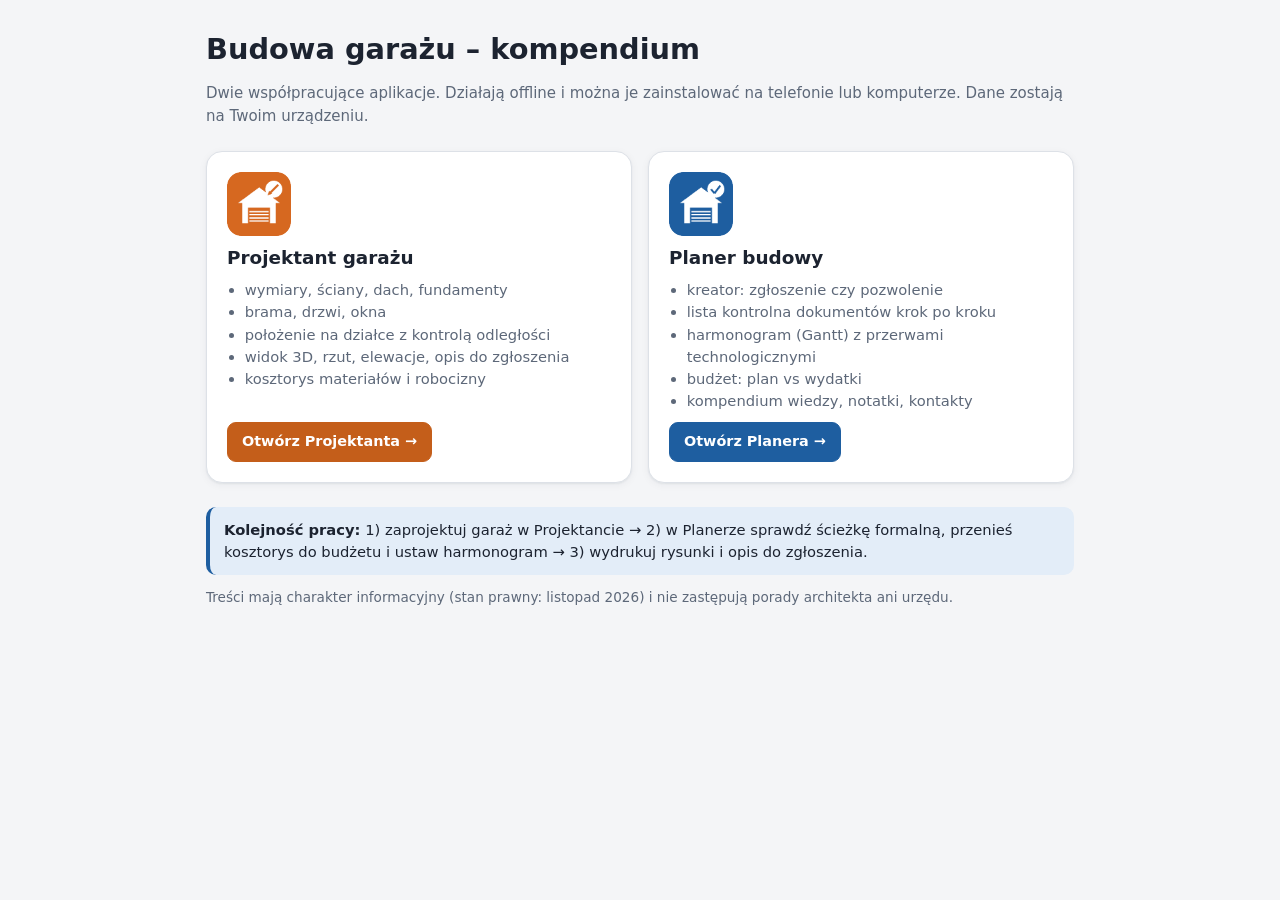
==== index.html @ 9a09a93f "Garaż – kompendium: Planer i Projektant (PWA) Co-Authored-By: Claude Opus 5.5 <noreply@anthropic.com" ====
<!doctype html>
<html lang="pl">
<head>
  <meta charset="utf-8">
  <meta name="viewport" content="width=device-width, initial-scale=1, viewport-fit=cover">
  <title>Garaż – kompendium budowy</title>
  <meta name="description" content="Dwie aplikacje PWA: Planer budowy garażu i Projektant garażu.">
  <meta name="theme-color" content="#2e4057">
  <link rel="icon" type="image/png" href="shared/icons/favicon-64.png">
  <link rel="stylesheet" href="shared/style.css">
  <style>
    .wrap { max-width: 900px; margin: 0 auto; padding: 32px 16px 48px; }
    .apps { display: grid; gap: 16px; grid-template-columns: 1fr; margin: 24px 0; }
    @media (min-width: 700px) { .apps { grid-template-columns: 1fr 1fr; } }
    .app { display: flex; flex-direction: column; gap: 10px; padding: 20px; border-radius: 16px; border: 1px solid var(--border); background: var(--surface); box-shadow: var(--shadow); text-decoration: none; color: var(--text); }
    .app:hover { border-color: var(--accent); }
    .app img { width: 64px; height: 64px; border-radius: 14px; }
    .app h2 { margin: 0; }
    .app ul { margin: 0; padding-left: 1.2em; color: var(--muted); font-size: .92rem; }
    .app .btn { align-self: flex-start; margin-top: auto; }
    .app.p2 { --accent: #c45e1a; }
  </style>
</head>
<body>
  <div class="wrap">
    <h1 style="font-size:1.8rem">Budowa garażu – kompendium</h1>
    <p class="muted">Dwie współpracujące aplikacje. Działają offline i można je zainstalować na telefonie lub komputerze. Dane zostają na Twoim urządzeniu.</p>
    <div class="apps">
      <a class="app" href="projektant/">
        <img src="shared/icons/projektant-192.png" alt="">
        <h2>Projektant garażu</h2>
        <ul><li>wymiary, ściany, dach, fundamenty</li><li>brama, drzwi, okna</li><li>położenie na działce z kontrolą odległości</li><li>widok 3D, rzut, elewacje, opis do zgłoszenia</li><li>kosztorys materiałów i robocizny</li></ul>
        <span class="btn primary" style="background:#c45e1a;border-color:#c45e1a;color:#fff">Otwórz Projektanta →</span>
      </a>
      <a class="app" href="planer/">
        <img src="shared/icons/planer-192.png" alt="">
        <h2>Planer budowy</h2>
        <ul><li>kreator: zgłoszenie czy pozwolenie</li><li>lista kontrolna dokumentów krok po kroku</li><li>harmonogram (Gantt) z przerwami technologicznymi</li><li>budżet: plan vs wydatki</li><li>kompendium wiedzy, notatki, kontakty</li></ul>
        <span class="btn primary" style="background:#1e5ea0;border-color:#1e5ea0;color:#fff">Otwórz Planera →</span>
      </a>
    </div>
    <div class="callout"><b>Kolejność pracy:</b> 1) zaprojektuj garaż w Projektancie → 2) w Planerze sprawdź ścieżkę formalną, przenieś kosztorys do budżetu i ustaw harmonogram → 3) wydrukuj rysunki i opis do zgłoszenia.</div>
    <p class="muted" style="font-size:.85rem">Treści mają charakter informacyjny (stan prawny: listopad 2026) i nie zastępują porady architekta ani urzędu.</p>
  </div>
</body>
</html>
---- shared/style.css ----
/* Garaż – wspólne style dla Planera i Projektanta */
:root {
  --bg: #f4f5f7;
  --surface: #ffffff;
  --surface-2: #f0f2f5;
  --text: #1c2330;
  --muted: #5d6879;
  --border: #dde1e7;
  --accent: #1e5ea0;
  --accent-ink: #ffffff;
  --accent-soft: #e3edf8;
  --ok: #1d7a46;
  --ok-soft: #e1f3e8;
  --warn: #9a6200;
  --warn-soft: #fdf1d8;
  --bad: #b3261e;
  --bad-soft: #fbe4e2;
  --shadow: 0 1px 2px rgba(20, 30, 50, .06), 0 2px 8px rgba(20, 30, 50, .05);
  --radius: 12px;
  --nav-h: 64px;
  --font: system-ui, -apple-system, "Segoe UI", Roboto, "Noto Sans", Ubuntu, sans-serif;
  color-scheme: light;
}
body.app-projektant { --accent: #c45e1a; --accent-soft: #fbeadf; }

@media (prefers-color-scheme: dark) {
  :root:not([data-theme="light"]) {
    --bg: #12161d; --surface: #1b212b; --surface-2: #232b37; --text: #e6e9ef; --muted: #9aa5b5;
    --border: #2e3846; --accent: #5aa0e6; --accent-ink: #0d1520; --accent-soft: #1d3046;
    --ok: #5cc98a; --ok-soft: #173325; --warn: #e8b04a; --warn-soft: #3a2d12; --bad: #f08079; --bad-soft: #3d1d1b;
    --shadow: 0 1px 2px rgba(0,0,0,.4); color-scheme: dark;
  }
  :root:not([data-theme="light"]) body.app-projektant { --accent: #ef9a5c; --accent-soft: #3a2616; }
}
:root[data-theme="dark"] {
  --bg: #12161d; --surface: #1b212b; --surface-2: #232b37; --text: #e6e9ef; --muted: #9aa5b5;
  --border: #2e3846; --accent: #5aa0e6; --accent-ink: #0d1520; --accent-soft: #1d3046;
  --ok: #5cc98a; --ok-soft: #173325; --warn: #e8b04a; --warn-soft: #3a2d12; --bad: #f08079; --bad-soft: #3d1d1b;
  --shadow: 0 1px 2px rgba(0,0,0,.4); color-scheme: dark;
}
:root[data-theme="dark"] body.app-projektant { --accent: #ef9a5c; --accent-soft: #3a2616; }

* { box-sizing: border-box; }
html, body { margin: 0; padding: 0; }
body {
  background: var(--bg); color: var(--text); font-family: var(--font);
  font-size: 15px; line-height: 1.5; -webkit-text-size-adjust: 100%;
  min-height: 100vh;
}
h1, h2, h3, h4 { line-height: 1.25; margin: 0 0 .5em; }
h1 { font-size: 1.35rem; }
h2 { font-size: 1.15rem; }
h3 { font-size: 1rem; }
p { margin: 0 0 .75em; }
a { color: var(--accent); }
small, .muted { color: var(--muted); }
code { background: var(--surface-2); padding: 1px 5px; border-radius: 5px; font-size: .9em; }

/* ---------- Layout ---------- */
.topbar {
  position: sticky; top: 0; z-index: 20;
  display: flex; align-items: center; gap: 10px;
  padding: 10px 16px; padding-top: max(10px, env(safe-area-inset-top));
  background: var(--surface); border-bottom: 1px solid var(--border);
}
.topbar img { width: 32px; height: 32px; border-radius: 8px; }
.topbar .title { font-weight: 700; font-size: 1.05rem; flex: 1; min-width: 0; white-space: nowrap; overflow: hidden; text-overflow: ellipsis; }
.topbar .title small { display: block; font-weight: 400; font-size: .78rem; }

.layout { display: flex; min-height: calc(100vh - 57px); }
.sidenav { display: none; }
main {
  flex: 1; min-width: 0; padding: 16px;
  padding-bottom: calc(var(--nav-h) + 24px + env(safe-area-inset-bottom));
  max-width: 1200px; margin: 0 auto; width: 100%;
}
.tabbar {
  position: fixed; left: 0; right: 0; bottom: 0; z-index: 30;
  display: flex; background: var(--surface); border-top: 1px solid var(--border);
  padding-bottom: env(safe-area-inset-bottom); overflow-x: auto;
  scrollbar-width: none;
}
.tabbar::-webkit-scrollbar { display: none; }
.tabbar button, .sidenav button {
  flex: 1 0 auto; min-width: 64px; height: var(--nav-h);
  display: flex; flex-direction: column; align-items: center; justify-content: center; gap: 2px;
  border: 0; background: none; color: var(--muted); font: inherit; font-size: .7rem; cursor: pointer;
  padding: 4px 6px;
}
.tabbar button svg, .sidenav button svg { width: 22px; height: 22px; }
.tabbar button[aria-current="page"], .sidenav button[aria-current="page"] { color: var(--accent); font-weight: 600; }

@media (min-width: 900px) {
  .tabbar { display: none; }
  .sidenav {
    display: flex; flex-direction: column; gap: 2px; width: 210px; flex-shrink: 0;
    padding: 12px 8px; border-right: 1px solid var(--border); background: var(--surface);
    position: sticky; top: 57px; height: calc(100vh - 57px); overflow-y: auto;
  }
  .sidenav button {
    flex-direction: row; justify-content: flex-start; height: 42px; gap: 10px; padding: 0 12px;
    font-size: .9rem; border-radius: 9px; flex: 0 0 auto;
  }
  .sidenav button[aria-current="page"] { background: var(--accent-soft); }
  .sidenav .sep { height: 1px; background: var(--border); margin: 8px 4px; }
  main { padding: 24px; padding-bottom: 40px; }
}

/* ---------- Components ---------- */
.card {
  background: var(--surface); border: 1px solid var(--border); border-radius: var(--radius);
  padding: 16px; box-shadow: var(--shadow); margin-bottom: 16px;
}
.card > h2:first-child, .card > h3:first-child { margin-top: 0; }
.card-head { display: flex; align-items: center; gap: 8px; justify-content: space-between; flex-wrap: wrap; margin-bottom: 10px; }
.card-head h2, .card-head h3 { margin: 0; }
.grid { display: grid; gap: 16px; }
.grid-2 { grid-template-columns: 1fr; }
.grid-3 { grid-template-columns: 1fr; }
.grid-4 { grid-template-columns: repeat(2, 1fr); }
@media (min-width: 700px) {
  .grid-2 { grid-template-columns: 1fr 1fr; }
  .grid-3 { grid-template-columns: repeat(3, 1fr); }
  .grid-4 { grid-template-columns: repeat(4, 1fr); }
}
.grid > .card { margin-bottom: 0; }
.stack > * + * { margin-top: 12px; }
.row { display: flex; gap: 8px; align-items: center; flex-wrap: wrap; }
.spacer { flex: 1; }

.stat { background: var(--surface); border: 1px solid var(--border); border-radius: var(--radius); padding: 12px 14px; box-shadow: var(--shadow); }
.stat .label { font-size: .78rem; color: var(--muted); }
.stat .value { font-size: 1.35rem; font-weight: 700; font-variant-numeric: tabular-nums; }
.stat .sub { font-size: .78rem; color: var(--muted); }

.btn {
  display: inline-flex; align-items: center; justify-content: center; gap: 6px;
  min-height: 40px; padding: 8px 14px; border-radius: 9px; border: 1px solid var(--border);
  background: var(--surface); color: var(--text); font: inherit; font-weight: 600; font-size: .9rem;
  cursor: pointer; text-decoration: none; white-space: nowrap;
}
.btn:hover { border-color: var(--accent); }
.btn.primary { background: var(--accent); color: var(--accent-ink); border-color: var(--accent); }
.btn.danger { color: var(--bad); }
.btn.small { min-height: 32px; padding: 4px 10px; font-size: .82rem; }
.btn.icon { padding: 6px; min-width: 36px; min-height: 36px; }
.btn svg { width: 18px; height: 18px; }
.iconbtn { border: 0; background: none; color: var(--muted); cursor: pointer; padding: 6px; border-radius: 8px; display: inline-flex; }
.iconbtn:hover { background: var(--surface-2); color: var(--text); }
.iconbtn svg { width: 18px; height: 18px; }

label.field { display: flex; flex-direction: column; gap: 4px; font-size: .82rem; color: var(--muted); font-weight: 600; }
label.field > span.hint { font-weight: 400; font-size: .75rem; }
input, select, textarea {
  font: inherit; font-size: 16px; color: var(--text); background: var(--surface);
  border: 1px solid var(--border); border-radius: 8px; padding: 8px 10px; min-height: 40px; width: 100%;
}
input:focus, select:focus, textarea:focus { outline: 2px solid var(--accent); outline-offset: -1px; border-color: transparent; }
input[type="checkbox"], input[type="radio"] { width: 20px; height: 20px; min-height: 0; accent-color: var(--accent); flex-shrink: 0; }
input[type="range"] { padding: 0; accent-color: var(--accent); }
textarea { min-height: 80px; resize: vertical; }
.form-grid { display: grid; gap: 12px; grid-template-columns: repeat(2, minmax(0, 1fr)); }
.form-grid .full { grid-column: 1 / -1; }
@media (min-width: 700px) { .form-grid.cols-3 { grid-template-columns: repeat(3, minmax(0, 1fr)); } .form-grid.cols-4 { grid-template-columns: repeat(4, minmax(0, 1fr)); } }
.check { display: flex; gap: 10px; align-items: flex-start; font-size: .92rem; cursor: pointer; }
.check input { margin-top: 2px; }

.badge { display: inline-flex; align-items: center; gap: 4px; padding: 2px 9px; border-radius: 99px; font-size: .75rem; font-weight: 700; background: var(--surface-2); color: var(--muted); white-space: nowrap; }
.badge.ok { background: var(--ok-soft); color: var(--ok); }
.badge.warn { background: var(--warn-soft); color: var(--warn); }
.badge.bad { background: var(--bad-soft); color: var(--bad); }
.badge.accent { background: var(--accent-soft); color: var(--accent); }

.callout { border-radius: 10px; padding: 12px 14px; background: var(--accent-soft); border-left: 4px solid var(--accent); margin: 12px 0; font-size: .92rem; }
.callout.ok { background: var(--ok-soft); border-color: var(--ok); }
.callout.warn { background: var(--warn-soft); border-color: var(--warn); }
.callout.bad { background: var(--bad-soft); border-color: var(--bad); }
.callout > :last-child { margin-bottom: 0; }

.progress { height: 8px; background: var(--surface-2); border-radius: 99px; overflow: hidden; }
.progress > i { display: block; height: 100%; background: var(--accent); border-radius: 99px; transition: width .3s; }

table { width: 100%; border-collapse: collapse; font-size: .9rem; }
th, td { text-align: left; padding: 8px 6px; border-bottom: 1px solid var(--border); vertical-align: top; }
th { font-size: .75rem; color: var(--muted); text-transform: uppercase; letter-spacing: .03em; }
td.num, th.num { text-align: right; font-variant-numeric: tabular-nums; white-space: nowrap; }
tfoot td { font-weight: 700; border-bottom: 0; }
.table-wrap { overflow-x: auto; margin: 0 -4px; padding: 0 4px; }

.list { list-style: none; margin: 0; padding: 0; }
.list > li { padding: 10px 0; border-bottom: 1px solid var(--border); }
.list > li:last-child { border-bottom: 0; }

details.acc { border: 1px solid var(--border); border-radius: 10px; background: var(--surface); margin-bottom: 8px; }
details.acc > summary { cursor: pointer; padding: 12px 14px; font-weight: 600; list-style: none; display: flex; gap: 8px; align-items: center; }
details.acc > summary::-webkit-details-marker { display: none; }
details.acc > summary::after { content: "›"; margin-left: auto; transform: rotate(90deg); transition: transform .2s; color: var(--muted); font-size: 1.2rem; }
details.acc[open] > summary::after { transform: rotate(-90deg); }
details.acc > .body { padding: 0 14px 14px; }

.seg { display: inline-flex; background: var(--surface-2); border-radius: 10px; padding: 3px; gap: 2px; flex-wrap: wrap; }
.seg button { border: 0; background: none; padding: 6px 12px; border-radius: 8px; font: inherit; font-size: .85rem; font-weight: 600; color: var(--muted); cursor: pointer; min-height: 34px; }
.seg button[aria-pressed="true"] { background: var(--surface); color: var(--text); box-shadow: var(--shadow); }

.empty { text-align: center; color: var(--muted); padding: 24px 8px; }
.toast {
  position: fixed; left: 50%; bottom: calc(var(--nav-h) + 16px + env(safe-area-inset-bottom)); transform: translateX(-50%);
  background: var(--text); color: var(--bg); padding: 10px 16px; border-radius: 10px; font-size: .9rem; z-index: 100;
  box-shadow: 0 4px 16px rgba(0,0,0,.2); opacity: 0; pointer-events: none; transition: opacity .2s; max-width: calc(100% - 32px);
}
.toast.show { opacity: 1; }
@media (min-width: 900px) { .toast { bottom: 24px; } }

dialog {
  border: 1px solid var(--border); border-radius: 14px; padding: 0; background: var(--surface); color: var(--text);
  width: min(560px, calc(100% - 24px)); max-height: calc(100vh - 48px); box-shadow: 0 10px 40px rgba(0,0,0,.3);
}
dialog::backdrop { background: rgba(10, 15, 25, .5); }
dialog .dlg-body { padding: 18px; overflow-y: auto; max-height: calc(100vh - 140px); }
dialog .dlg-foot { display: flex; gap: 8px; justify-content: flex-end; padding: 12px 18px; border-top: 1px solid var(--border); }

.article h2 { margin-top: 1.2em; }
.article h3 { margin-top: 1em; }
.article ul, .article ol { padding-left: 1.3em; margin: 0 0 .75em; }
.article li { margin-bottom: .3em; }
.article table { margin: 8px 0 12px; }

.kv { display: grid; grid-template-columns: auto 1fr; gap: 4px 14px; font-size: .9rem; }
.kv dt { color: var(--muted); }
.kv dd { margin: 0; font-weight: 600; font-variant-numeric: tabular-nums; text-align: right; }

.hide-print {}
@media print {
  :root, :root[data-theme] { --bg:#fff; --surface:#fff; --surface-2:#f1f1f1; --text:#000; --muted:#555; --border:#bbb; --accent-soft:#fdeee3; color-scheme: light; }
  .topbar, .tabbar, .sidenav, .hide-print, .toast { display: none !important; }
  body { background: #fff; color: #000; font-size: 11pt; }
  main { padding: 0; max-width: none; }
  .card { box-shadow: none; border: 1px solid #bbb; break-inside: avoid; }
}
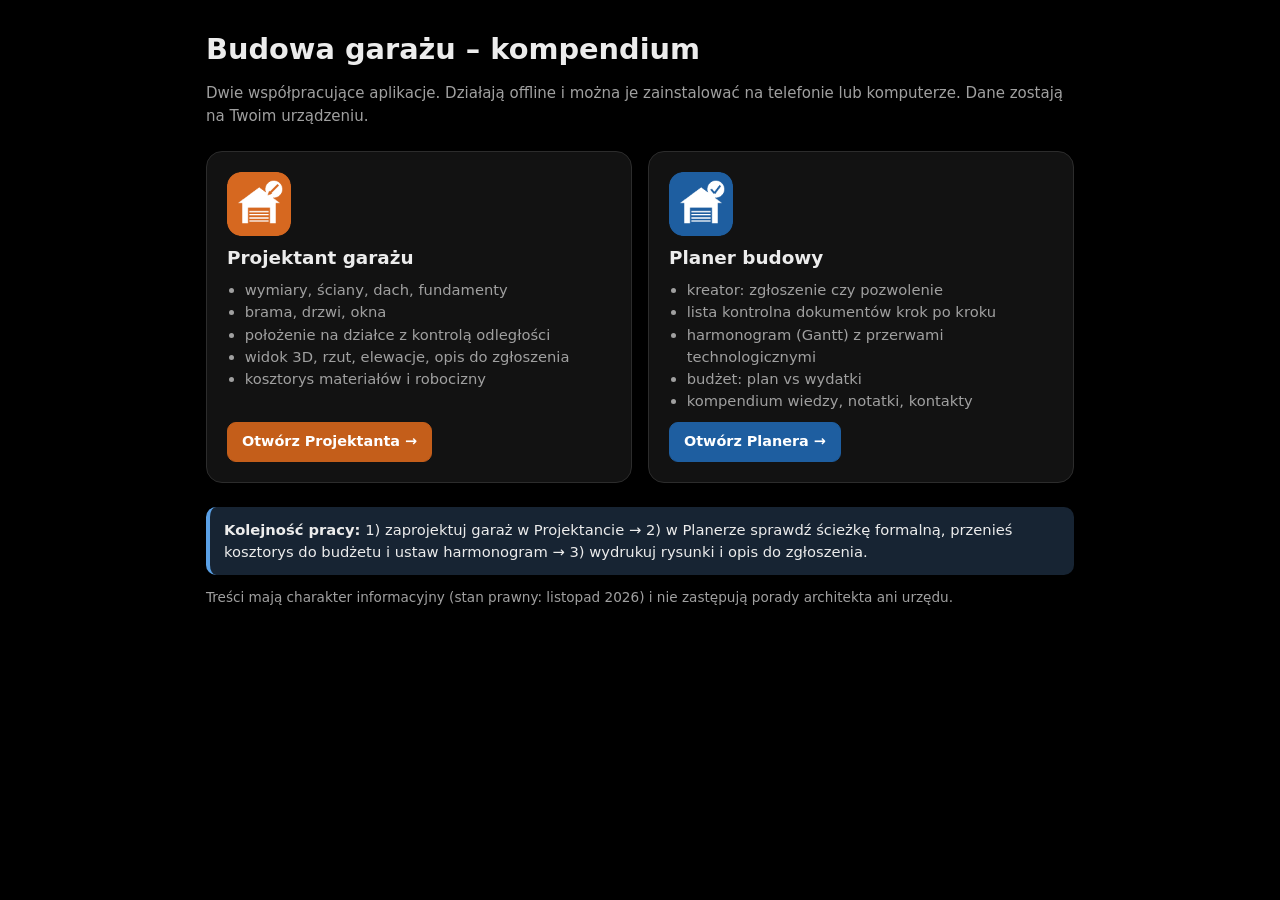
==== commit d2ff9241: "Czarny motyw domyślnie wszędzie (strona główna, Planer, Projektant) Co-Authored-By: Claude Opus 5.5 " ====
--- a/index.html
+++ b/index.html
@@ -5,7 +5,7 @@
   <meta name="viewport" content="width=device-width, initial-scale=1, viewport-fit=cover">
   <title>Garaż – kompendium budowy</title>
   <meta name="description" content="Dwie aplikacje PWA: Planer budowy garażu i Projektant garażu.">
-  <meta name="theme-color" content="#2e4057">
+  <meta name="theme-color" content="#000000" data-light="#2e4057">
   <link rel="icon" type="image/png" href="shared/icons/favicon-64.png">
   <link rel="stylesheet" href="shared/style.css">
   <style>
--- a/shared/style.css
+++ b/shared/style.css
@@ -1,44 +1,25 @@
 /* Garaż – wspólne style dla Planera i Projektanta */
 :root {
-  --bg: #f4f5f7;
-  --surface: #ffffff;
-  --surface-2: #f0f2f5;
-  --text: #1c2330;
-  --muted: #5d6879;
-  --border: #dde1e7;
-  --accent: #1e5ea0;
-  --accent-ink: #ffffff;
-  --accent-soft: #e3edf8;
-  --ok: #1d7a46;
-  --ok-soft: #e1f3e8;
-  --warn: #9a6200;
-  --warn-soft: #fdf1d8;
-  --bad: #b3261e;
-  --bad-soft: #fbe4e2;
-  --shadow: 0 1px 2px rgba(20, 30, 50, .06), 0 2px 8px rgba(20, 30, 50, .05);
+  /* Domyślnie czarny motyw; jasny tylko po wybraniu przyciskiem motywu */
+  --bg: #000000; --surface: #121212; --surface-2: #1e1e1e; --text: #ececec; --muted: #a0a0a0;
+  --border: #2c2c2c; --accent: #5aa0e6; --accent-ink: #000000; --accent-soft: #172433;
+  --ok: #5cc98a; --ok-soft: #173325; --warn: #e8b04a; --warn-soft: #3a2d12; --bad: #f08079; --bad-soft: #3d1d1b;
+  --shadow: 0 1px 2px rgba(0,0,0,.4);
   --radius: 12px;
   --nav-h: 64px;
   --font: system-ui, -apple-system, "Segoe UI", Roboto, "Noto Sans", Ubuntu, sans-serif;
+  color-scheme: dark;
+}
+body.app-projektant { --accent: #ef9a5c; --accent-soft: #3a2616; }
+
+:root[data-theme="light"] {
+  --bg: #f4f5f7; --surface: #ffffff; --surface-2: #f0f2f5; --text: #1c2330; --muted: #5d6879;
+  --border: #dde1e7; --accent: #1e5ea0; --accent-ink: #ffffff; --accent-soft: #e3edf8;
+  --ok: #1d7a46; --ok-soft: #e1f3e8; --warn: #9a6200; --warn-soft: #fdf1d8; --bad: #b3261e; --bad-soft: #fbe4e2;
+  --shadow: 0 1px 2px rgba(20, 30, 50, .06), 0 2px 8px rgba(20, 30, 50, .05);
   color-scheme: light;
 }
-body.app-projektant { --accent: #c45e1a; --accent-soft: #fbeadf; }
-
-@media (prefers-color-scheme: dark) {
-  :root:not([data-theme="light"]) {
-    --bg: #12161d; --surface: #1b212b; --surface-2: #232b37; --text: #e6e9ef; --muted: #9aa5b5;
-    --border: #2e3846; --accent: #5aa0e6; --accent-ink: #0d1520; --accent-soft: #1d3046;
-    --ok: #5cc98a; --ok-soft: #173325; --warn: #e8b04a; --warn-soft: #3a2d12; --bad: #f08079; --bad-soft: #3d1d1b;
-    --shadow: 0 1px 2px rgba(0,0,0,.4); color-scheme: dark;
-  }
-  :root:not([data-theme="light"]) body.app-projektant { --accent: #ef9a5c; --accent-soft: #3a2616; }
-}
-:root[data-theme="dark"] {
-  --bg: #12161d; --surface: #1b212b; --surface-2: #232b37; --text: #e6e9ef; --muted: #9aa5b5;
-  --border: #2e3846; --accent: #5aa0e6; --accent-ink: #0d1520; --accent-soft: #1d3046;
-  --ok: #5cc98a; --ok-soft: #173325; --warn: #e8b04a; --warn-soft: #3a2d12; --bad: #f08079; --bad-soft: #3d1d1b;
-  --shadow: 0 1px 2px rgba(0,0,0,.4); color-scheme: dark;
-}
-:root[data-theme="dark"] body.app-projektant { --accent: #ef9a5c; --accent-soft: #3a2616; }
+:root[data-theme="light"] body.app-projektant { --accent: #c45e1a; --accent-soft: #fbeadf; }
 
 * { box-sizing: border-box; }
 html, body { margin: 0; padding: 0; }
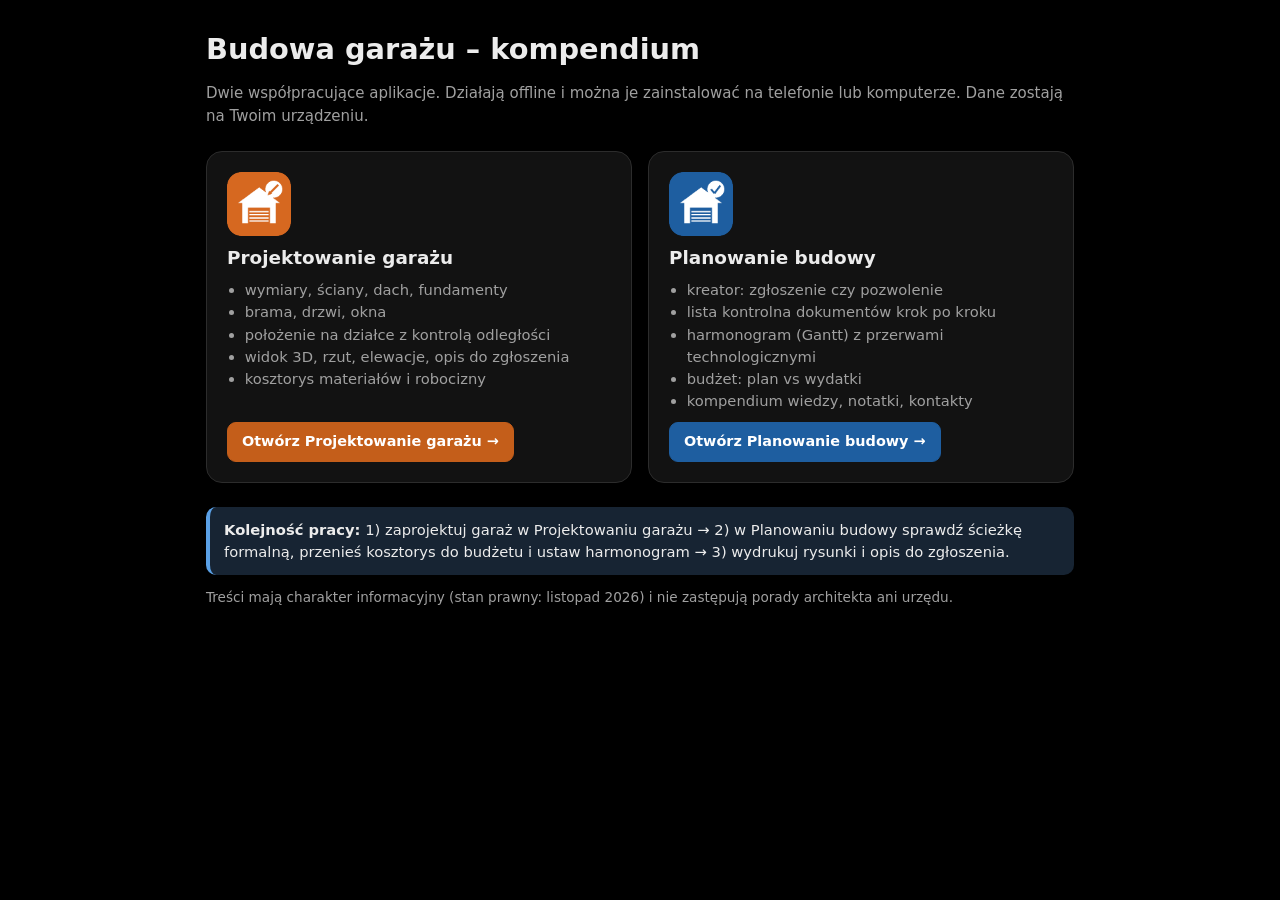
==== commit be77f071: "Nowe nazwy: Projektowanie garażu i Planowanie budowy Co-Authored-By: Claude Opus 5.5 <noreply@anthro" ====
--- a/index.html
+++ b/index.html
@@ -4,7 +4,7 @@
   <meta charset="utf-8">
   <meta name="viewport" content="width=device-width, initial-scale=1, viewport-fit=cover">
   <title>Garaż – kompendium budowy</title>
-  <meta name="description" content="Dwie aplikacje PWA: Planer budowy garażu i Projektant garażu.">
+  <meta name="description" content="Dwie aplikacje PWA: Planowanie budowy i Projektowanie garażu.">
   <meta name="theme-color" content="#000000" data-light="#2e4057">
   <link rel="icon" type="image/png" href="shared/icons/favicon-64.png">
   <link rel="stylesheet" href="shared/style.css">
@@ -28,18 +28,18 @@
     <div class="apps">
       <a class="app" href="projektant/">
         <img src="shared/icons/projektant-192.png" alt="">
-        <h2>Projektant garażu</h2>
+        <h2>Projektowanie garażu</h2>
         <ul><li>wymiary, ściany, dach, fundamenty</li><li>brama, drzwi, okna</li><li>położenie na działce z kontrolą odległości</li><li>widok 3D, rzut, elewacje, opis do zgłoszenia</li><li>kosztorys materiałów i robocizny</li></ul>
-        <span class="btn primary" style="background:#c45e1a;border-color:#c45e1a;color:#fff">Otwórz Projektanta →</span>
+        <span class="btn primary" style="background:#c45e1a;border-color:#c45e1a;color:#fff">Otwórz Projektowanie garażu →</span>
       </a>
       <a class="app" href="planer/">
         <img src="shared/icons/planer-192.png" alt="">
-        <h2>Planer budowy</h2>
+        <h2>Planowanie budowy</h2>
         <ul><li>kreator: zgłoszenie czy pozwolenie</li><li>lista kontrolna dokumentów krok po kroku</li><li>harmonogram (Gantt) z przerwami technologicznymi</li><li>budżet: plan vs wydatki</li><li>kompendium wiedzy, notatki, kontakty</li></ul>
-        <span class="btn primary" style="background:#1e5ea0;border-color:#1e5ea0;color:#fff">Otwórz Planera →</span>
+        <span class="btn primary" style="background:#1e5ea0;border-color:#1e5ea0;color:#fff">Otwórz Planowanie budowy →</span>
       </a>
     </div>
-    <div class="callout"><b>Kolejność pracy:</b> 1) zaprojektuj garaż w Projektancie → 2) w Planerze sprawdź ścieżkę formalną, przenieś kosztorys do budżetu i ustaw harmonogram → 3) wydrukuj rysunki i opis do zgłoszenia.</div>
+    <div class="callout"><b>Kolejność pracy:</b> 1) zaprojektuj garaż w Projektowaniu garażu → 2) w Planowaniu budowy sprawdź ścieżkę formalną, przenieś kosztorys do budżetu i ustaw harmonogram → 3) wydrukuj rysunki i opis do zgłoszenia.</div>
     <p class="muted" style="font-size:.85rem">Treści mają charakter informacyjny (stan prawny: listopad 2026) i nie zastępują porady architekta ani urzędu.</p>
   </div>
 </body>
--- a/shared/style.css
+++ b/shared/style.css
@@ -47,6 +47,14 @@
 .topbar img { width: 32px; height: 32px; border-radius: 8px; }
 .topbar .title { font-weight: 700; font-size: 1.05rem; flex: 1; min-width: 0; white-space: nowrap; overflow: hidden; text-overflow: ellipsis; }
 .topbar .title small { display: block; font-weight: 400; font-size: .78rem; }
+@media (max-width: 480px) {
+  .topbar { gap: 6px; padding-left: 12px; padding-right: 12px; }
+  .topbar img { width: 28px; height: 28px; }
+  .topbar .iconbtn { padding: 4px; }
+  .topbar .btn.small { padding: 4px 8px; }
+  .topbar .title { white-space: normal; font-size: .9rem; line-height: 1.2; text-overflow: clip; }
+  .topbar .title small { display: none; }
+}
 
 .layout { display: flex; min-height: calc(100vh - 57px); }
 .sidenav { display: none; }
